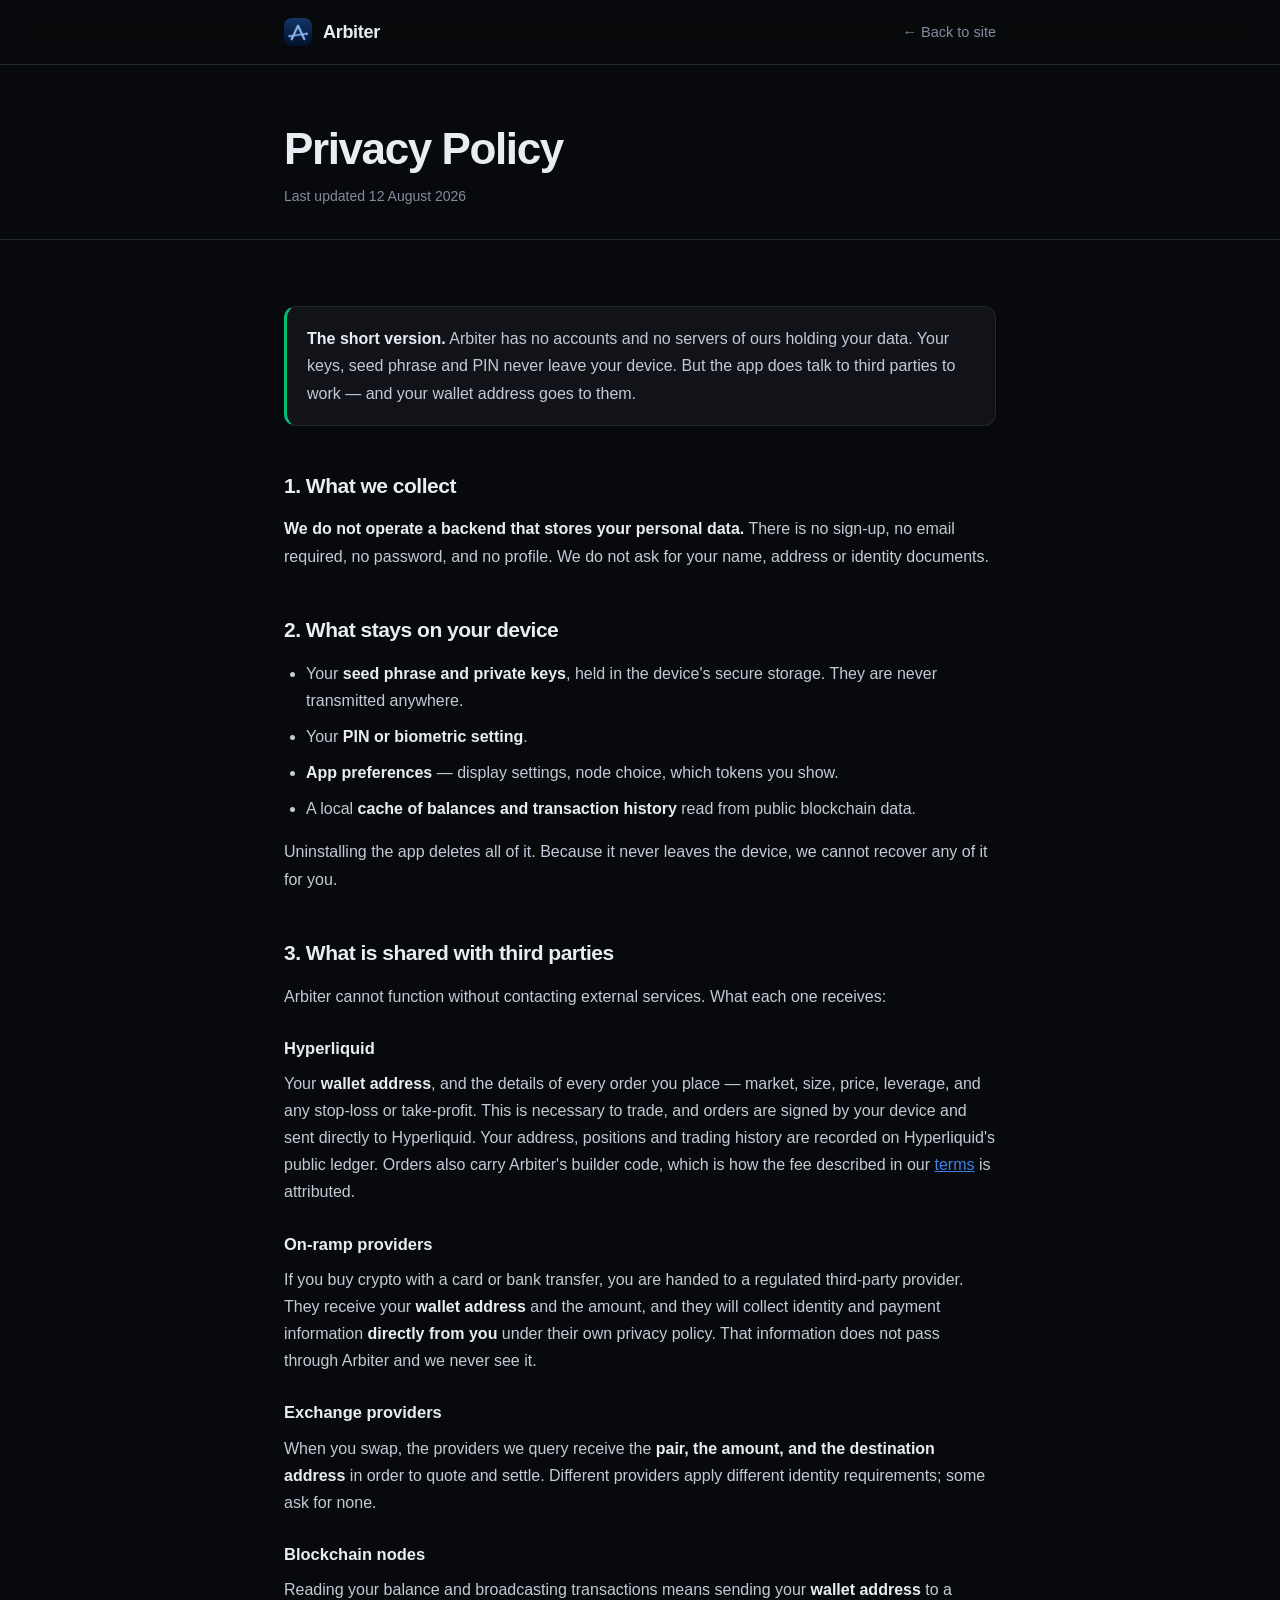
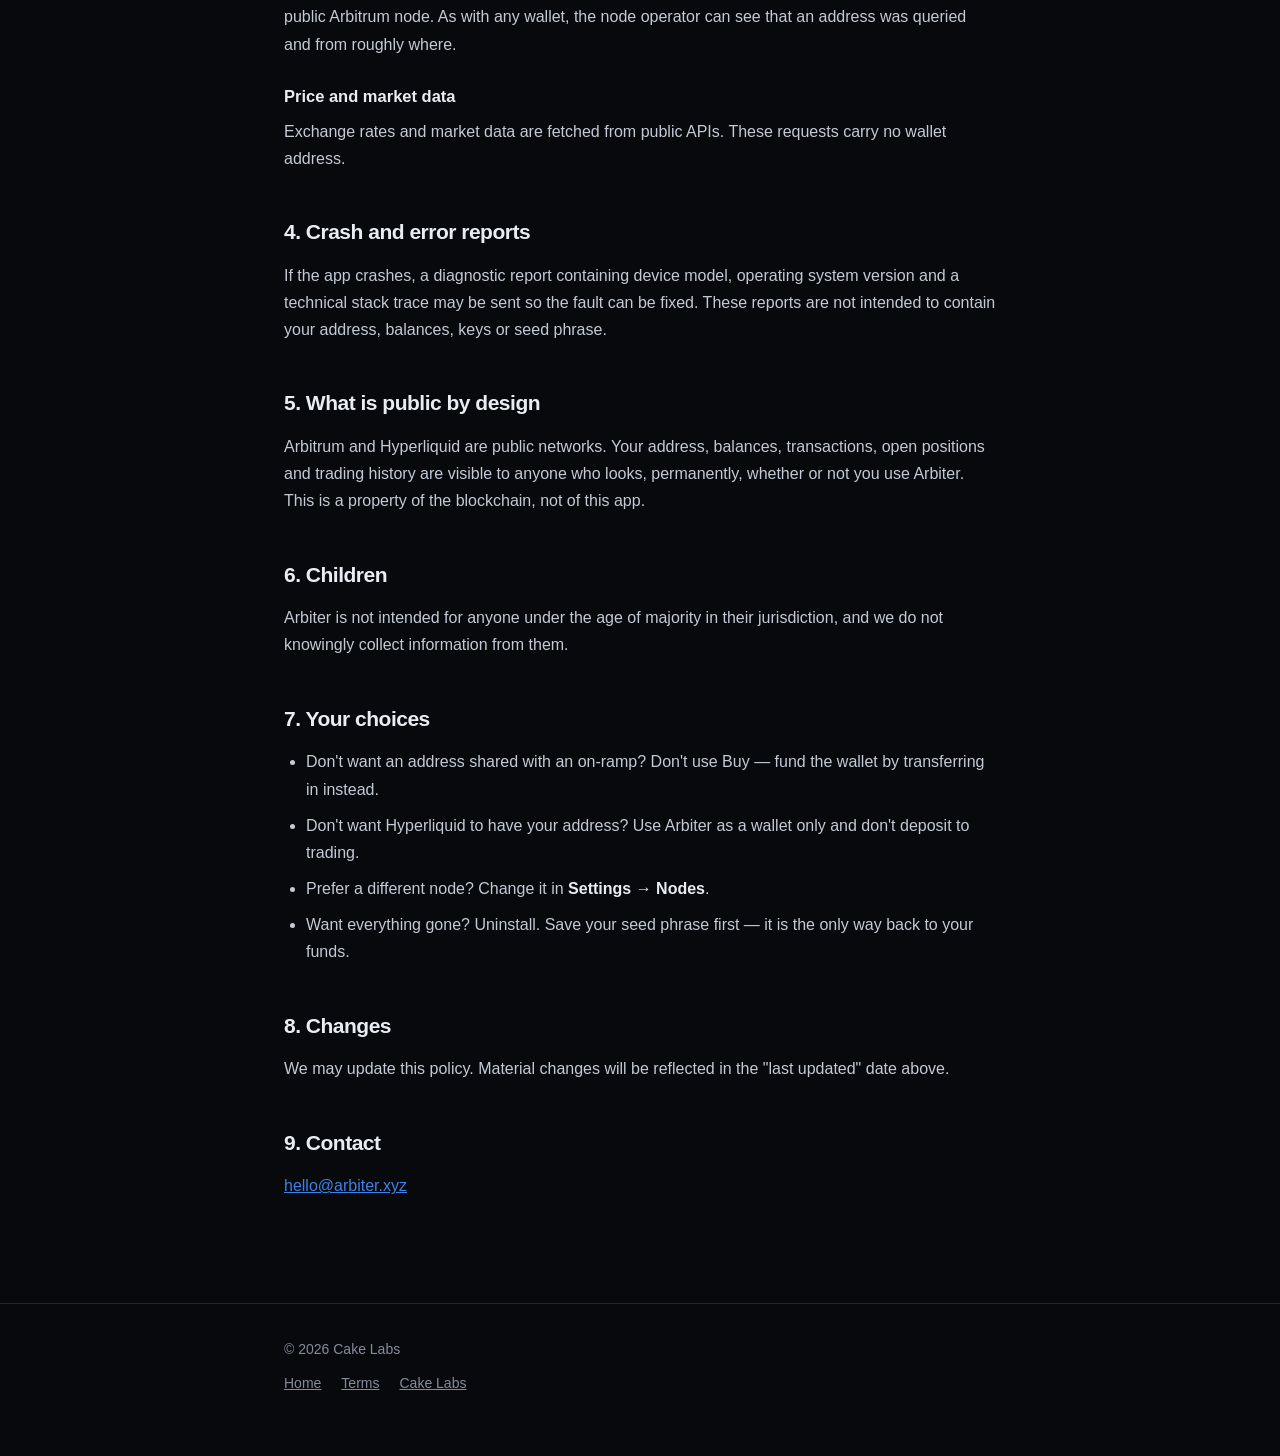
==== privacy.html @ 90d1f719 "Arbiter marketing site: landing page, terms, privacy" ====
<!doctype html>
<html lang="en">
<head>
<meta charset="utf-8">
<meta name="viewport" content="width=device-width, initial-scale=1">
<title>Privacy Policy — Arbiter</title>
<meta name="description" content="What Arbiter collects, what stays on your device, and what is shared with Hyperliquid and on-ramp partners.">
<link rel="icon" href="assets/favicon.png">
<link rel="stylesheet" href="assets/legal.css">
</head>
<body>

<nav><div class="wrap nav-in">
  <a class="brand" href="/"><img src="assets/logo.png" alt="">Arbiter</a>
  <a class="back" href="/">← Back to site</a>
</div></nav>

<header class="page"><div class="wrap">
  <h1>Privacy Policy</h1>
  <p class="upd">Last updated 12 August 2026</p>
</div></header>

<main><div class="wrap">

<div class="callout">
  <p><strong>The short version.</strong> Arbiter has no accounts and no servers of
  ours holding your data. Your keys, seed phrase and PIN never leave your device.
  But the app does talk to third parties to work — and your wallet address goes
  to them.</p>
</div>

<h2>1. What we collect</h2>
<p><strong>We do not operate a backend that stores your personal data.</strong>
There is no sign-up, no email required, no password, and no profile. We do not
ask for your name, address or identity documents.</p>

<h2>2. What stays on your device</h2>
<ul>
  <li>Your <strong>seed phrase and private keys</strong>, held in the device's
      secure storage. They are never transmitted anywhere.</li>
  <li>Your <strong>PIN or biometric setting</strong>.</li>
  <li><strong>App preferences</strong> — display settings, node choice, which
      tokens you show.</li>
  <li>A local <strong>cache of balances and transaction history</strong> read from
      public blockchain data.</li>
</ul>
<p>Uninstalling the app deletes all of it. Because it never leaves the device, we
cannot recover any of it for you.</p>

<h2>3. What is shared with third parties</h2>
<p>Arbiter cannot function without contacting external services. What each one
receives:</p>

<h3>Hyperliquid</h3>
<p>Your <strong>wallet address</strong>, and the details of every order you place —
market, size, price, leverage, and any stop-loss or take-profit. This is
necessary to trade, and orders are signed by your device and sent directly to
Hyperliquid. Your address, positions and trading history are recorded on
Hyperliquid's public ledger. Orders also carry Arbiter's builder code, which is
how the fee described in our <a href="terms.html">terms</a> is attributed.</p>

<h3>On-ramp providers</h3>
<p>If you buy crypto with a card or bank transfer, you are handed to a regulated
third-party provider. They receive your <strong>wallet address</strong> and the
amount, and they will collect identity and payment information
<strong>directly from you</strong> under their own privacy policy. That
information does not pass through Arbiter and we never see it.</p>

<h3>Exchange providers</h3>
<p>When you swap, the providers we query receive the <strong>pair, the amount, and
the destination address</strong> in order to quote and settle. Different providers
apply different identity requirements; some ask for none.</p>

<h3>Blockchain nodes</h3>
<p>Reading your balance and broadcasting transactions means sending your
<strong>wallet address</strong> to a public Arbitrum node. As with any wallet, the
node operator can see that an address was queried and from roughly where.</p>

<h3>Price and market data</h3>
<p>Exchange rates and market data are fetched from public APIs. These requests
carry no wallet address.</p>

<h2>4. Crash and error reports</h2>
<p>If the app crashes, a diagnostic report containing device model, operating
system version and a technical stack trace may be sent so the fault can be
fixed. These reports are not intended to contain your address, balances, keys or
seed phrase.</p>

<h2>5. What is public by design</h2>
<p>Arbitrum and Hyperliquid are public networks. Your address, balances,
transactions, open positions and trading history are visible to anyone who looks,
permanently, whether or not you use Arbiter. This is a property of the
blockchain, not of this app.</p>

<h2>6. Children</h2>
<p>Arbiter is not intended for anyone under the age of majority in their
jurisdiction, and we do not knowingly collect information from them.</p>

<h2>7. Your choices</h2>
<ul>
  <li>Don't want an address shared with an on-ramp? Don't use Buy — fund the
      wallet by transferring in instead.</li>
  <li>Don't want Hyperliquid to have your address? Use Arbiter as a wallet only
      and don't deposit to trading.</li>
  <li>Prefer a different node? Change it in <strong>Settings → Nodes</strong>.</li>
  <li>Want everything gone? Uninstall. Save your seed phrase first — it is the
      only way back to your funds.</li>
</ul>

<h2>8. Changes</h2>
<p>We may update this policy. Material changes will be reflected in the "last
updated" date above.</p>

<h2>9. Contact</h2>
<p><a href="mailto:hello@arbiter.xyz">hello@arbiter.xyz</a></p>

</div></main>

<footer><div class="wrap">
  © 2026 Cake Labs
  <div class="f-links">
    <a href="/">Home</a><a href="terms.html">Terms</a>
    <a href="https://cakewallet.com" rel="noopener">Cake Labs</a>
  </div>
</div></footer>

</body>
</html>
---- assets/legal.css ----
:root{
  --bg:#08090C; --surface:#111319; --line:#22262F;
  --text:#E9EDF3; --muted:#828C9E; --blue:#3D82E8; --green:#00C076;
}
*{margin:0;padding:0;box-sizing:border-box}
body{
  background:var(--bg); color:var(--text); -webkit-font-smoothing:antialiased;
  font-family:-apple-system,BlinkMacSystemFont,"SF Pro Text","Segoe UI",Inter,Roboto,sans-serif;
  line-height:1.7; font-size:16px;
}
a{color:var(--blue)}
.wrap{max-width:760px;margin:0 auto;padding:0 24px}

nav{position:sticky;top:0;z-index:50;backdrop-filter:blur(14px);
    background:rgba(8,9,12,.78);border-bottom:1px solid var(--line)}
.nav-in{display:flex;align-items:center;height:64px}
.brand{display:flex;align-items:center;gap:11px;font-weight:700;font-size:18px;
       letter-spacing:-.3px;color:var(--text);text-decoration:none}
.brand img{width:28px;height:28px;border-radius:8px}
.nav-in .back{margin-left:auto;color:var(--muted);font-size:14.5px;text-decoration:none}
.nav-in .back:hover{color:var(--text)}

header.page{padding:60px 0 30px;border-bottom:1px solid var(--line)}
header.page h1{font-size:clamp(30px,5vw,44px);letter-spacing:-1.4px;line-height:1.1;font-weight:780}
header.page .upd{color:var(--muted);font-size:14px;margin-top:12px}

main{padding:44px 0 90px}
main h2{font-size:21px;letter-spacing:-.5px;font-weight:700;margin:42px 0 12px}
main h2:first-child{margin-top:0}
main h3{font-size:16.5px;font-weight:670;margin:24px 0 8px}
main p{color:#C3CAD6;margin-bottom:14px}
main ul{margin:0 0 16px 22px;color:#C3CAD6}
main li{margin-bottom:9px}
main strong{color:var(--text);font-weight:640}

.callout{background:var(--surface);border:1px solid var(--line);border-left:3px solid var(--green);
         border-radius:12px;padding:18px 20px;margin:22px 0}
.callout.warn{border-left-color:#FF4D6A}
.callout p:last-child{margin-bottom:0}

footer{border-top:1px solid var(--line);padding:34px 0 60px;color:var(--muted);font-size:14px}
footer a{color:var(--muted)}
footer a:hover{color:var(--text)}
.f-links{display:flex;gap:20px;flex-wrap:wrap;margin-top:10px}
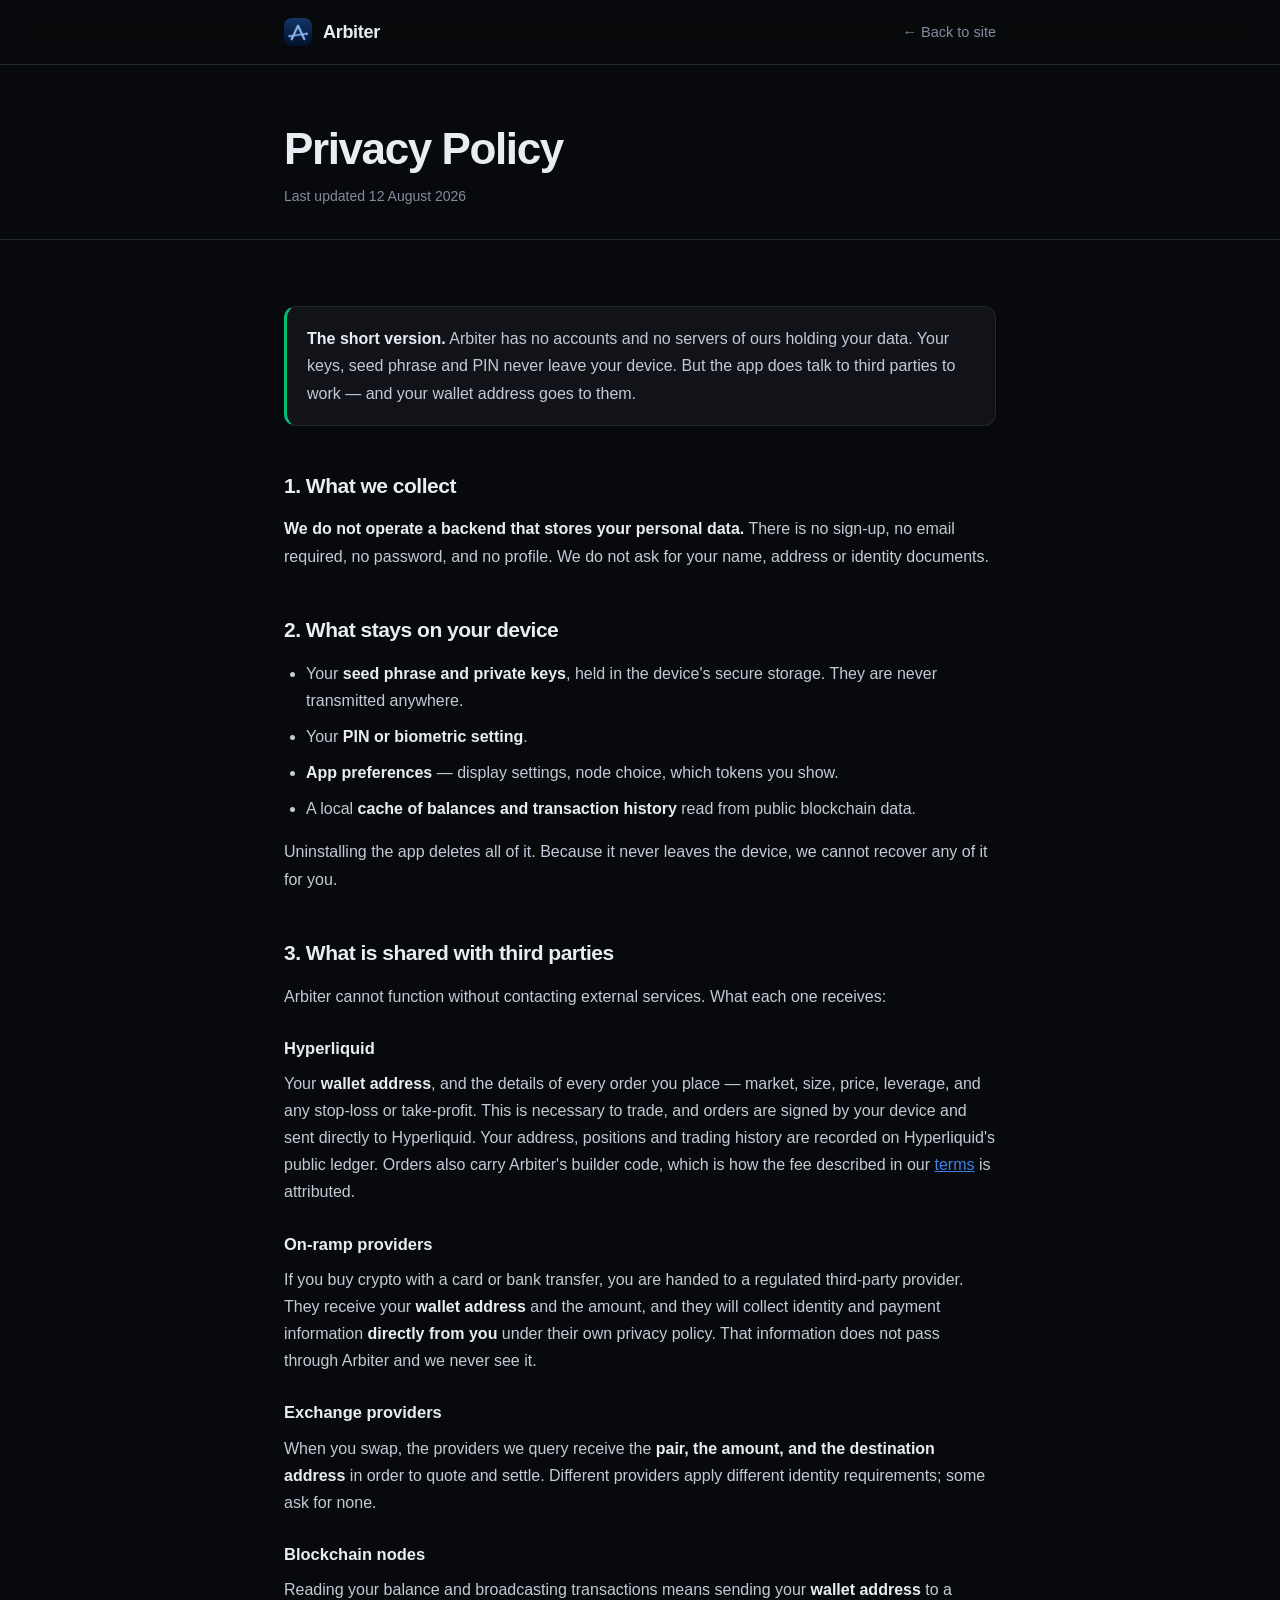
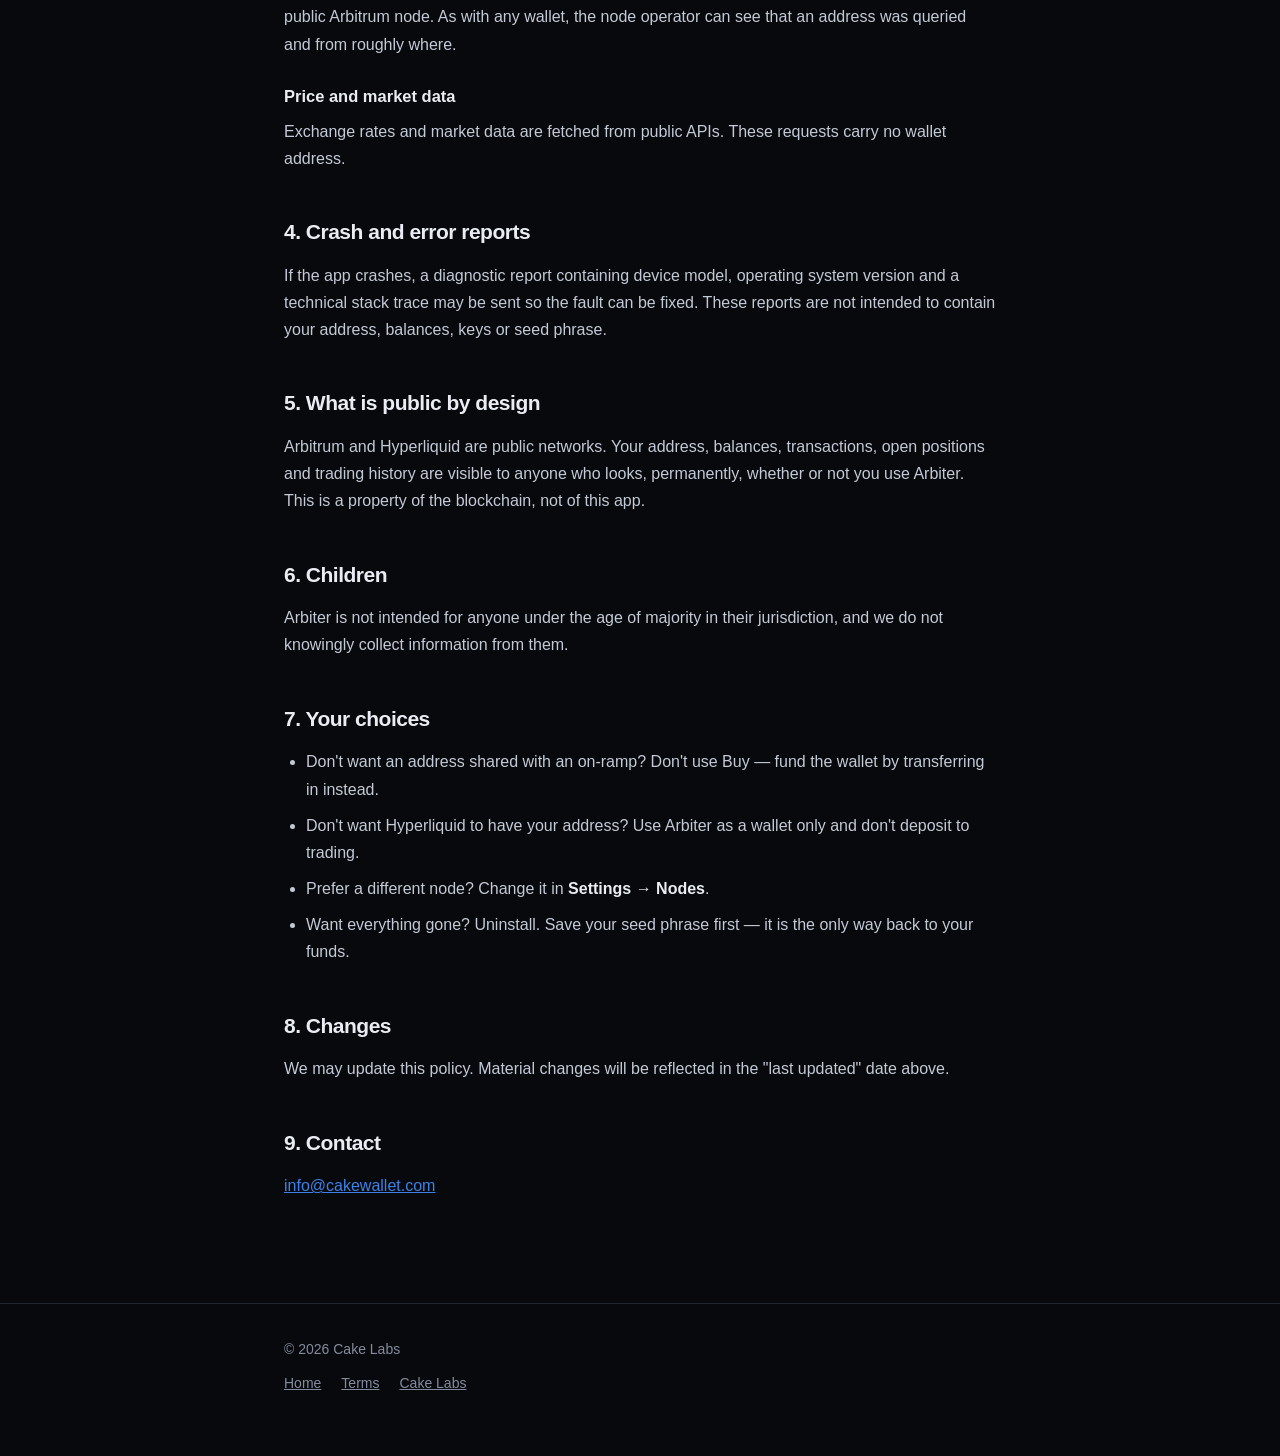
==== commit 13e0f454: "Point contact links at info@cakewallet.com" ====
--- a/privacy.html
+++ b/privacy.html
@@ -112,7 +112,7 @@
 updated" date above.</p>
 
 <h2>9. Contact</h2>
-<p><a href="mailto:hello@arbiter.xyz">hello@arbiter.xyz</a></p>
+<p><a href="mailto:info@cakewallet.com">info@cakewallet.com</a></p>
 
 </div></main>
 
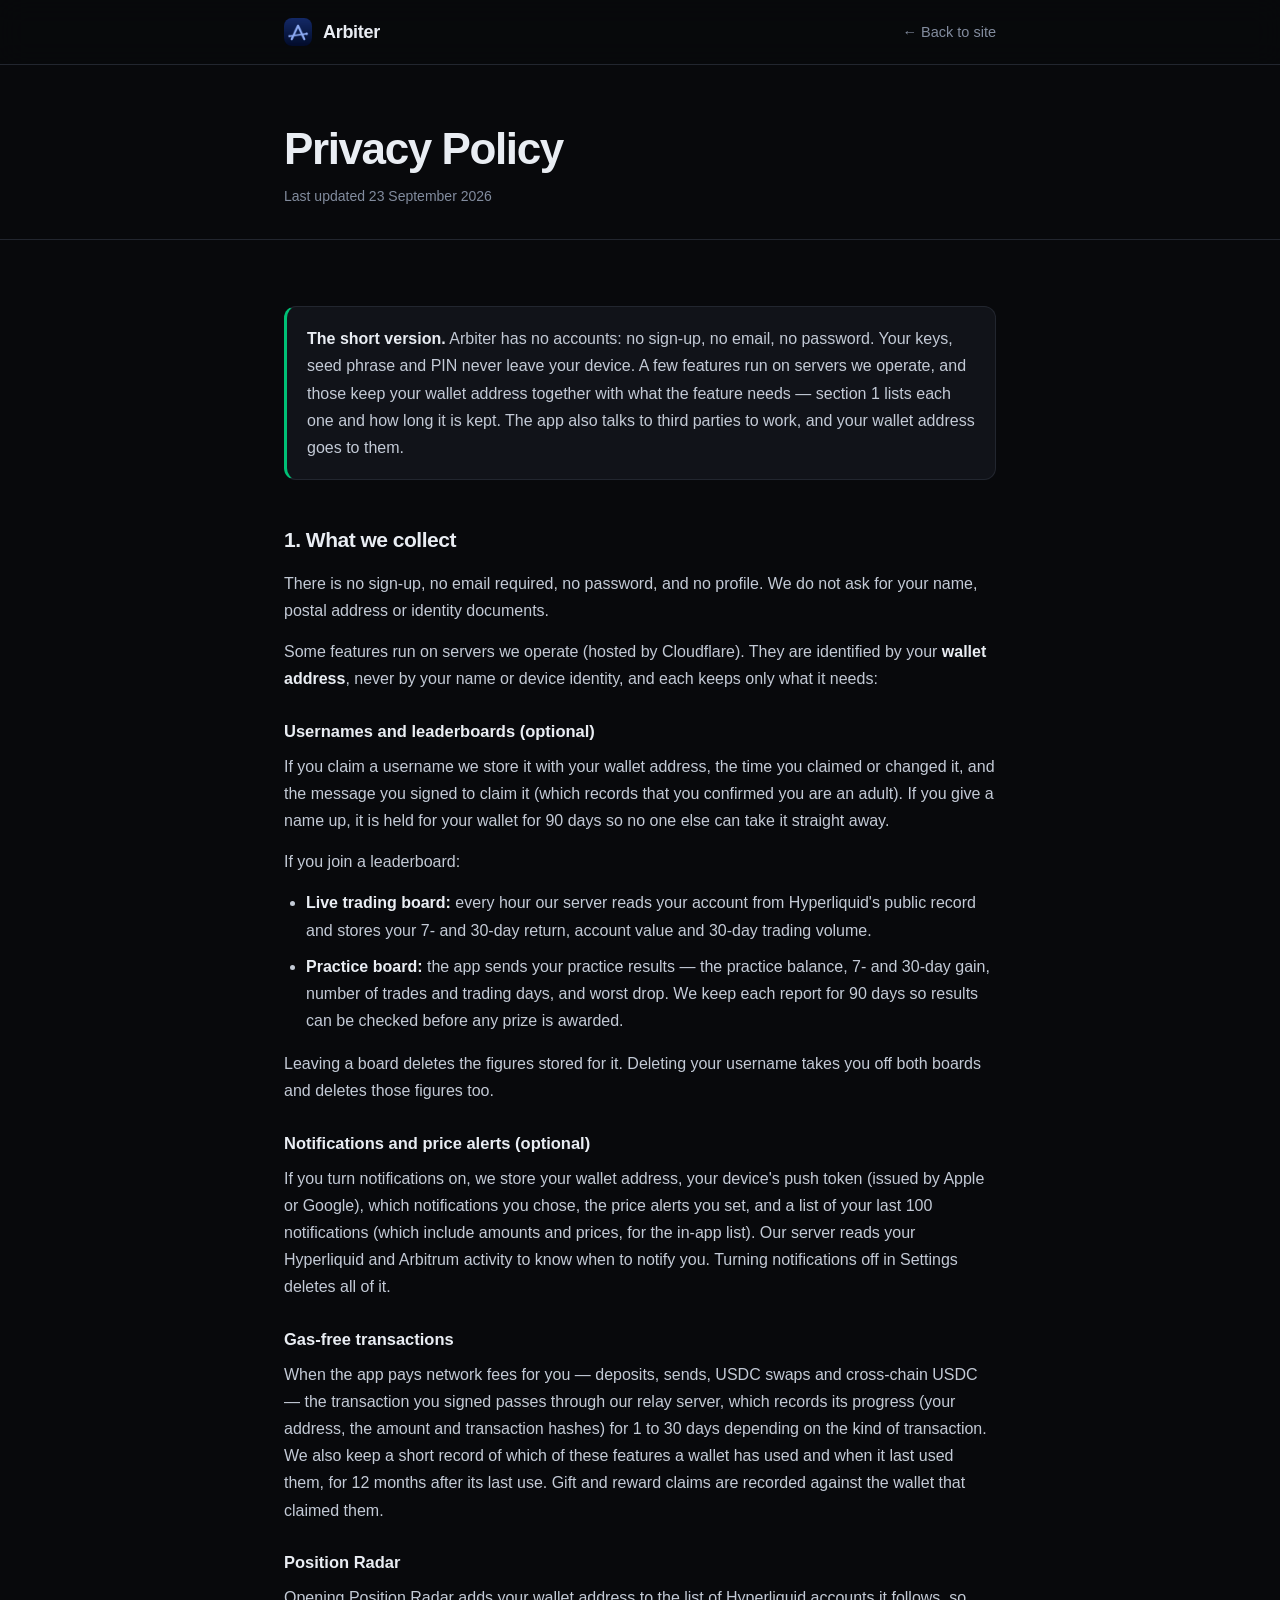
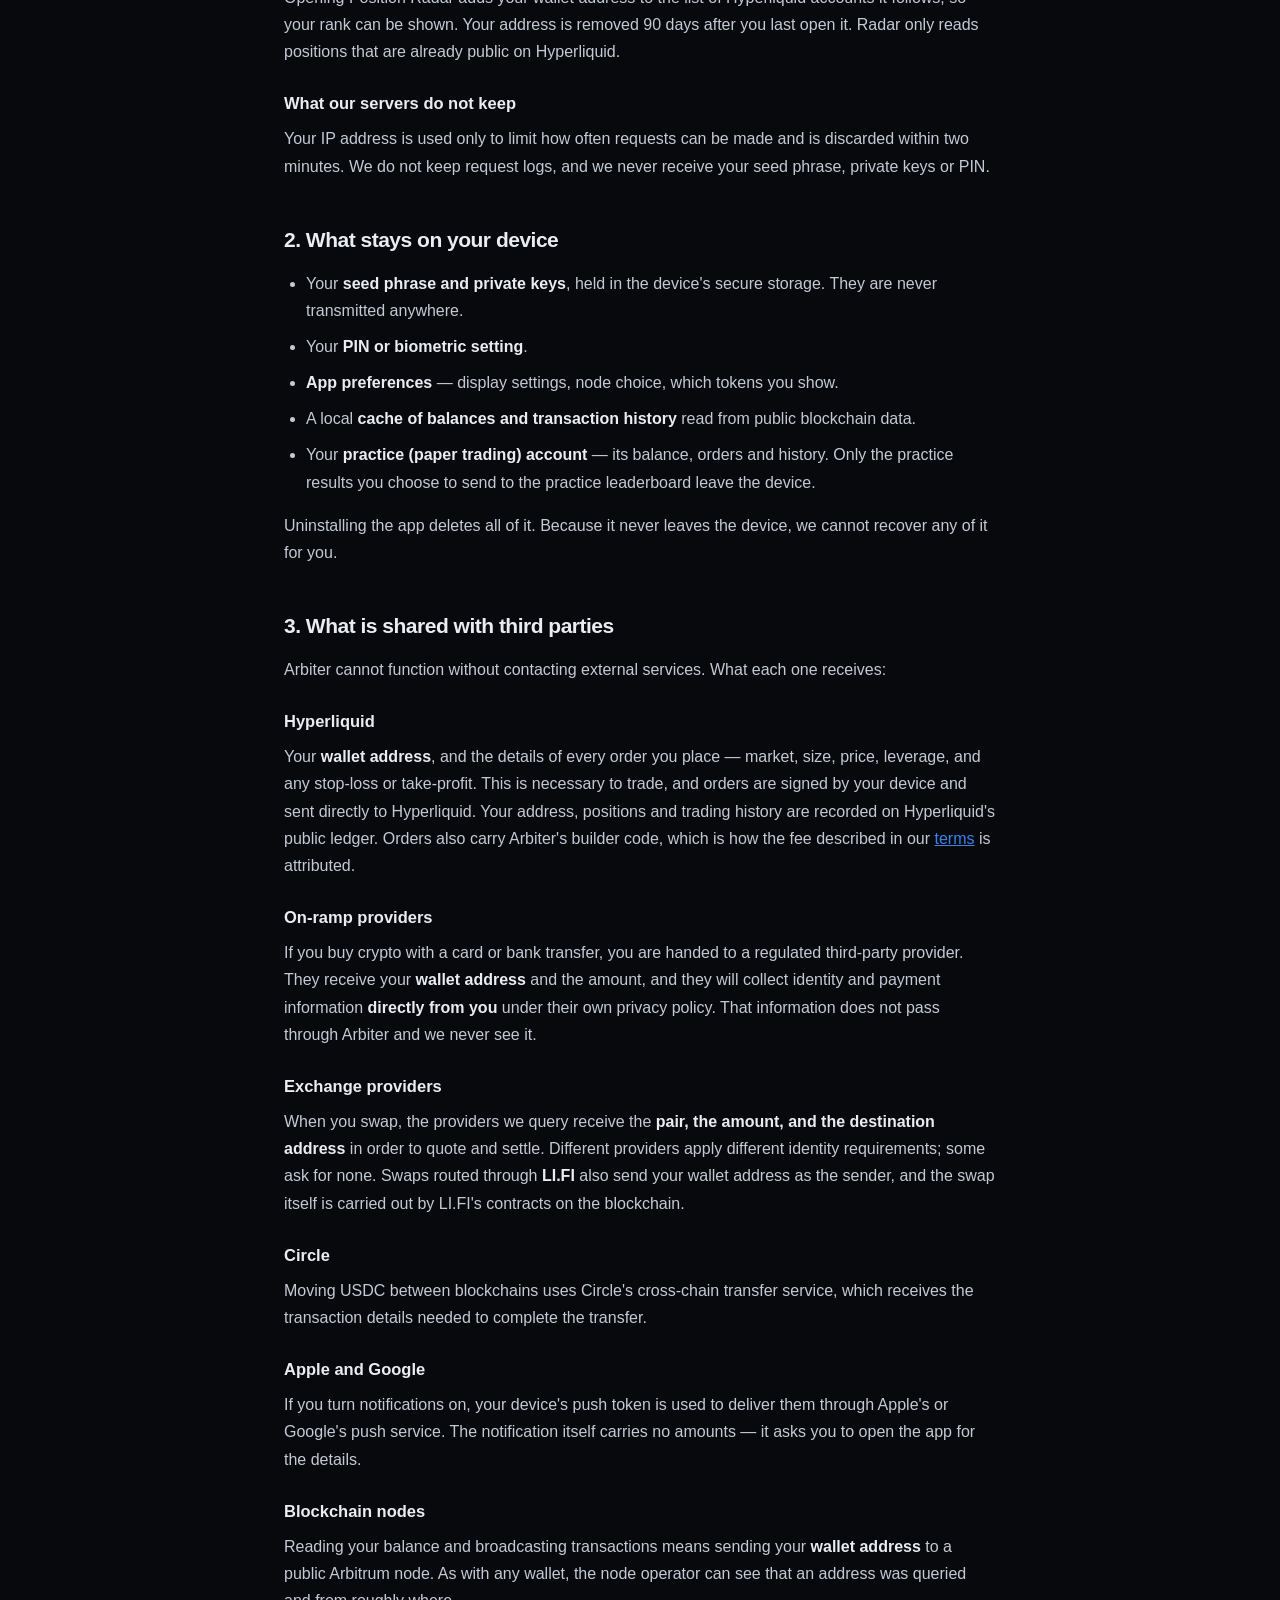
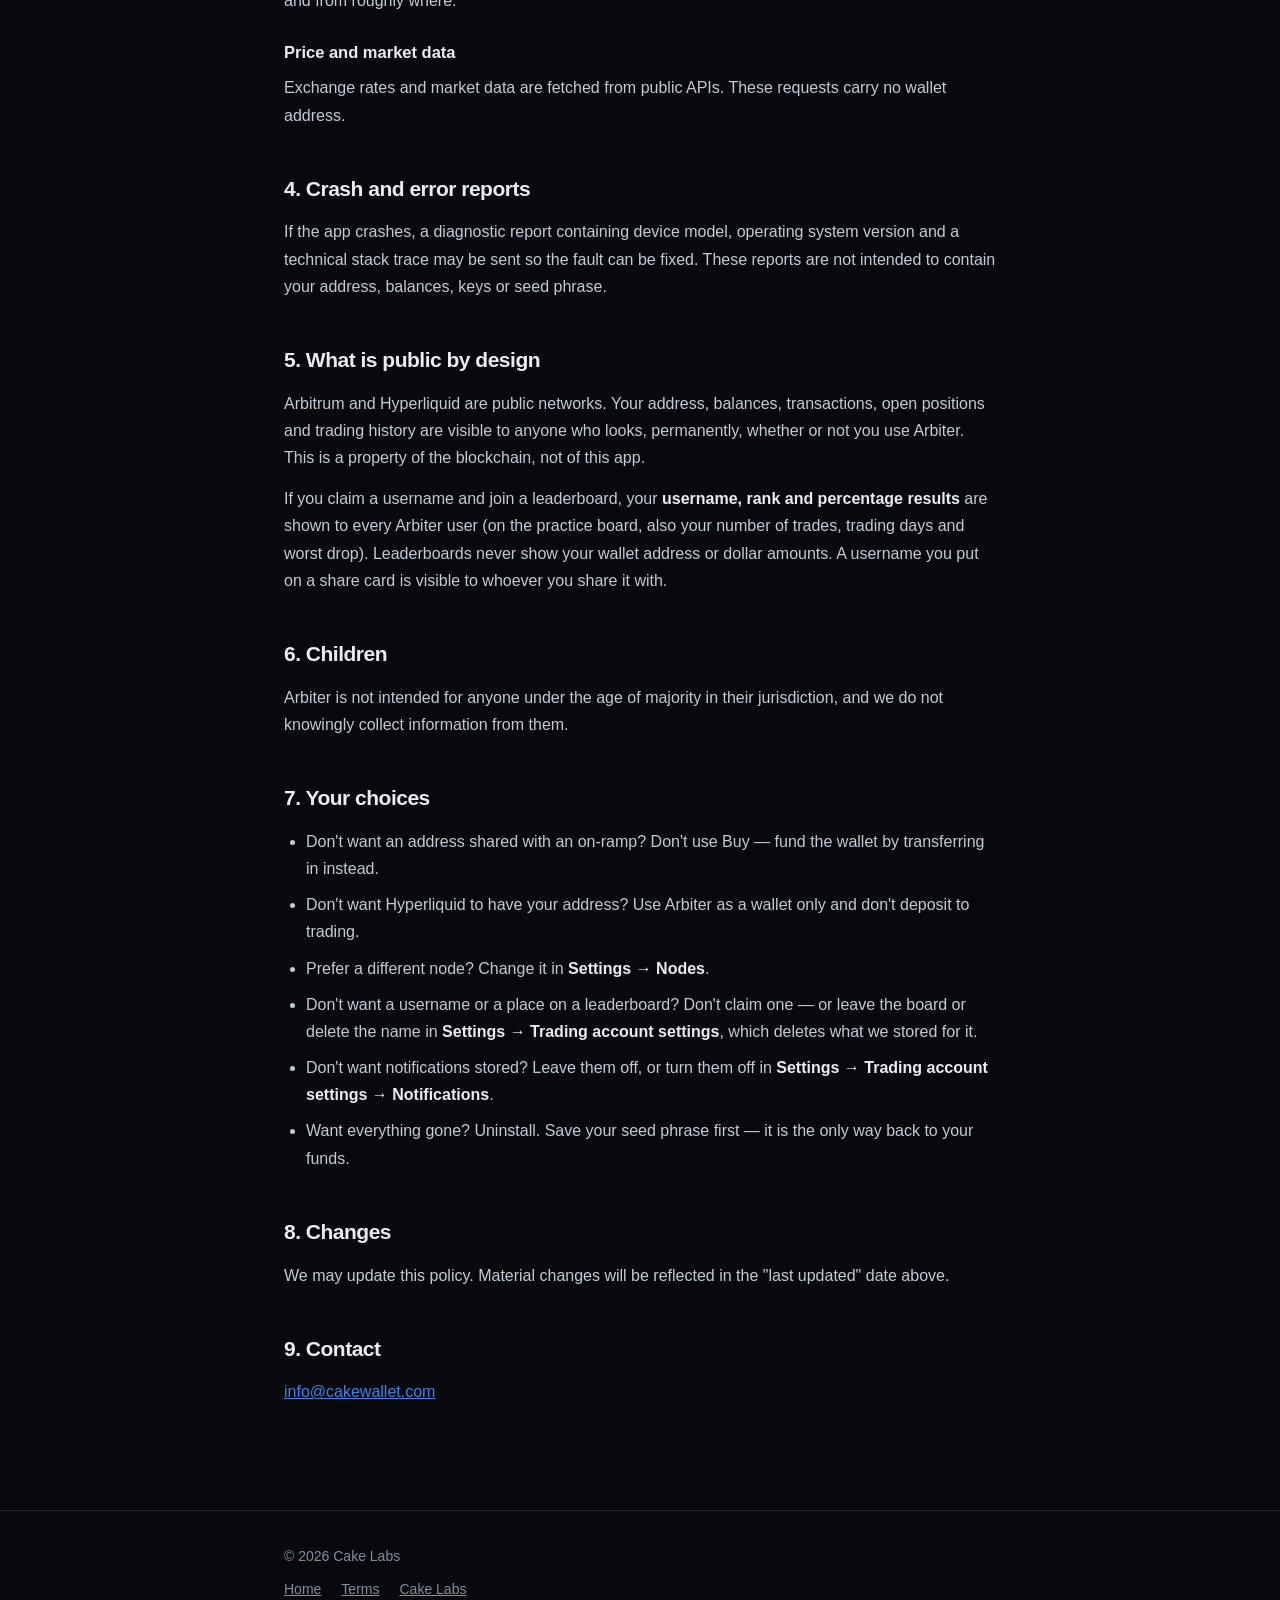
==== commit 9a1a634d: "Privacy and terms for build 60: Arbiter's servers and what each keeps, usernames and leaderboards, c" ====
--- a/privacy.html
+++ b/privacy.html
@@ -17,22 +17,72 @@
 
 <header class="page"><div class="wrap">
   <h1>Privacy Policy</h1>
-  <p class="upd">Last updated 12 August 2026</p>
+  <p class="upd">Last updated 23 September 2026</p>
 </div></header>
 
 <main><div class="wrap">
 
 <div class="callout">
-  <p><strong>The short version.</strong> Arbiter has no accounts and no servers of
-  ours holding your data. Your keys, seed phrase and PIN never leave your device.
-  But the app does talk to third parties to work — and your wallet address goes
-  to them.</p>
+  <p><strong>The short version.</strong> Arbiter has no accounts: no sign-up, no
+  email, no password. Your keys, seed phrase and PIN never leave your device. A
+  few features run on servers we operate, and those keep your wallet address
+  together with what the feature needs — section 1 lists each one and how long
+  it is kept. The app also talks to third parties to work, and your wallet
+  address goes to them.</p>
 </div>
 
 <h2>1. What we collect</h2>
-<p><strong>We do not operate a backend that stores your personal data.</strong>
-There is no sign-up, no email required, no password, and no profile. We do not
-ask for your name, address or identity documents.</p>
+<p>There is no sign-up, no email required, no password, and no profile. We do not
+ask for your name, postal address or identity documents.</p>
+<p>Some features run on servers we operate (hosted by Cloudflare). They are
+identified by your <strong>wallet address</strong>, never by your name or
+device identity, and each keeps only what it needs:</p>
+
+<h3>Usernames and leaderboards (optional)</h3>
+<p>If you claim a username we store it with your wallet address, the time you
+claimed or changed it, and the message you signed to claim it (which records
+that you confirmed you are an adult). If you give a name up, it is held for your
+wallet for 90 days so no one else can take it straight away.</p>
+<p>If you join a leaderboard:</p>
+<ul>
+  <li><strong>Live trading board:</strong> every hour our server reads your
+      account from Hyperliquid's public record and stores your 7- and 30-day
+      return, account value and 30-day trading volume.</li>
+  <li><strong>Practice board:</strong> the app sends your practice results — the
+      practice balance, 7- and 30-day gain, number of trades and trading days,
+      and worst drop. We keep each report for 90 days so results can be checked
+      before any prize is awarded.</li>
+</ul>
+<p>Leaving a board deletes the figures stored for it. Deleting your username
+takes you off both boards and deletes those figures too.</p>
+
+<h3>Notifications and price alerts (optional)</h3>
+<p>If you turn notifications on, we store your wallet address, your device's
+push token (issued by Apple or Google), which notifications you chose, the price
+alerts you set, and a list of your last 100 notifications (which include
+amounts and prices, for the in-app list). Our server reads your Hyperliquid and
+Arbitrum activity to know when to notify you. Turning notifications off in
+Settings deletes all of it.</p>
+
+<h3>Gas-free transactions</h3>
+<p>When the app pays network fees for you — deposits, sends, USDC swaps and
+cross-chain USDC — the transaction you signed passes through our relay server,
+which records its progress (your address, the amount and transaction hashes)
+for 1 to 30 days depending on the kind of transaction. We also keep a short
+record of which of these features a wallet has used and when it last used them,
+for 12 months after its last use. Gift and reward claims are recorded against
+the wallet that claimed them.</p>
+
+<h3>Position Radar</h3>
+<p>Opening Position Radar adds your wallet address to the list of Hyperliquid
+accounts it follows, so your rank can be shown. Your address is removed 90 days
+after you last open it. Radar only reads positions that are already public on
+Hyperliquid.</p>
+
+<h3>What our servers do not keep</h3>
+<p>Your IP address is used only to limit how often requests can be made and is
+discarded within two minutes. We do not keep request logs, and we never receive
+your seed phrase, private keys or PIN.</p>
 
 <h2>2. What stays on your device</h2>
 <ul>
@@ -43,6 +93,9 @@
       tokens you show.</li>
   <li>A local <strong>cache of balances and transaction history</strong> read from
       public blockchain data.</li>
+  <li>Your <strong>practice (paper trading) account</strong> — its balance,
+      orders and history. Only the practice results you choose to send to the
+      practice leaderboard leave the device.</li>
 </ul>
 <p>Uninstalling the app deletes all of it. Because it never leaves the device, we
 cannot recover any of it for you.</p>
@@ -69,7 +122,18 @@
 <h3>Exchange providers</h3>
 <p>When you swap, the providers we query receive the <strong>pair, the amount, and
 the destination address</strong> in order to quote and settle. Different providers
-apply different identity requirements; some ask for none.</p>
+apply different identity requirements; some ask for none. Swaps routed through
+<strong>LI.FI</strong> also send your wallet address as the sender, and the swap
+itself is carried out by LI.FI's contracts on the blockchain.</p>
+
+<h3>Circle</h3>
+<p>Moving USDC between blockchains uses Circle's cross-chain transfer service,
+which receives the transaction details needed to complete the transfer.</p>
+
+<h3>Apple and Google</h3>
+<p>If you turn notifications on, your device's push token is used to deliver
+them through Apple's or Google's push service. The notification itself carries
+no amounts — it asks you to open the app for the details.</p>
 
 <h3>Blockchain nodes</h3>
 <p>Reading your balance and broadcasting transactions means sending your
@@ -91,6 +155,11 @@
 transactions, open positions and trading history are visible to anyone who looks,
 permanently, whether or not you use Arbiter. This is a property of the
 blockchain, not of this app.</p>
+<p>If you claim a username and join a leaderboard, your <strong>username, rank
+and percentage results</strong> are shown to every Arbiter user (on the practice
+board, also your number of trades, trading days and worst drop). Leaderboards
+never show your wallet address or dollar amounts. A username you put on a share
+card is visible to whoever you share it with.</p>
 
 <h2>6. Children</h2>
 <p>Arbiter is not intended for anyone under the age of majority in their
@@ -103,6 +172,11 @@
   <li>Don't want Hyperliquid to have your address? Use Arbiter as a wallet only
       and don't deposit to trading.</li>
   <li>Prefer a different node? Change it in <strong>Settings → Nodes</strong>.</li>
+  <li>Don't want a username or a place on a leaderboard? Don't claim one — or
+      leave the board or delete the name in <strong>Settings → Trading account
+      settings</strong>, which deletes what we stored for it.</li>
+  <li>Don't want notifications stored? Leave them off, or turn them off in
+      <strong>Settings → Trading account settings → Notifications</strong>.</li>
   <li>Want everything gone? Uninstall. Save your seed phrase first — it is the
       only way back to your funds.</li>
 </ul>
